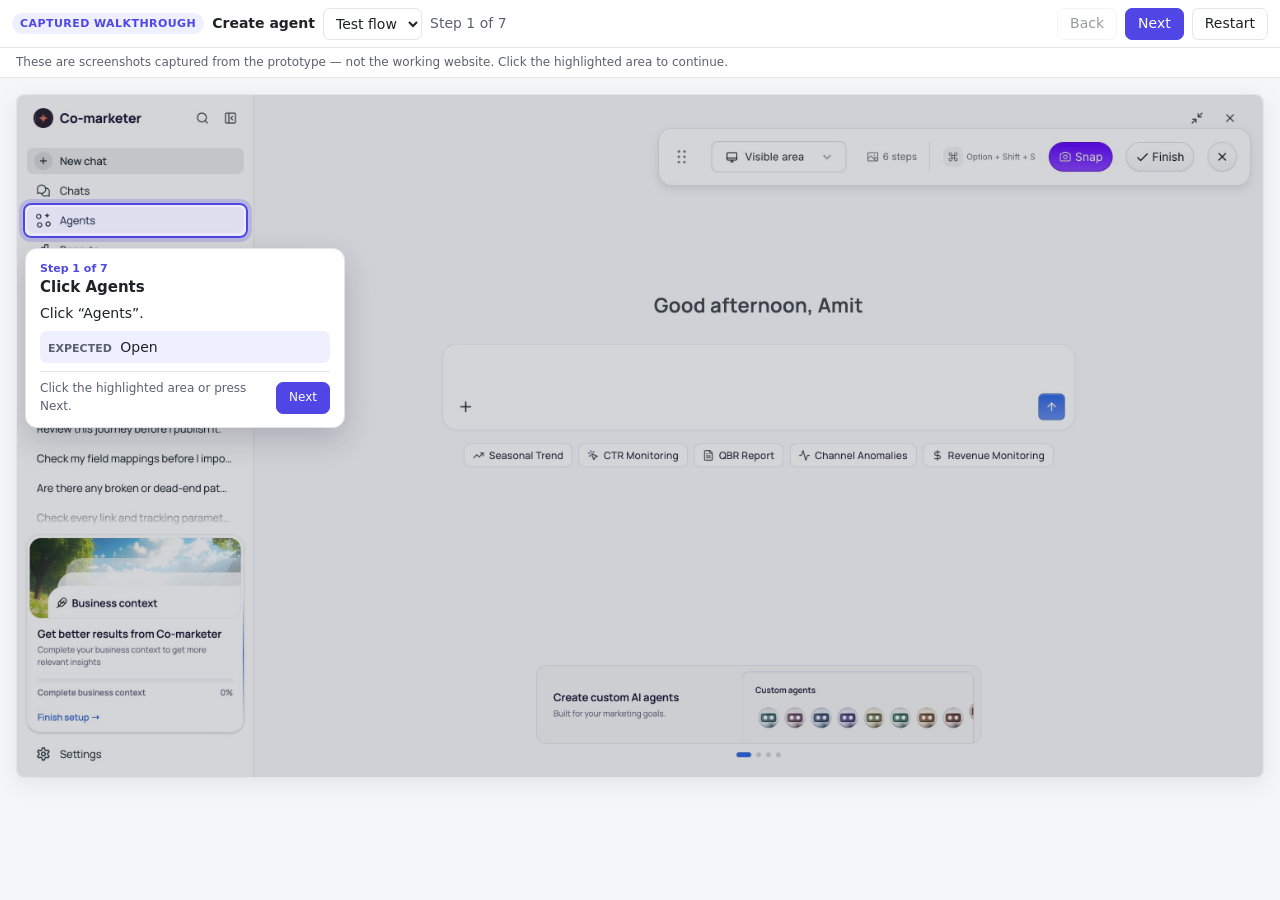
==== index.html @ 52a1e8f2 "Publish Test flow captured walkthrough demo" ====
<!doctype html>
<html lang="en">
<head>
  <meta charset="utf-8" />
  <meta name="viewport" content="width=device-width, initial-scale=1" />
  <title>Captured walkthrough</title>
  <link rel="stylesheet" href="viewer.css" />
</head>
<body style="margin:0;background:#f5f6f8">
  <div id="root"></div>
  <!-- Present in static exports; absent when the viewer is used to open a package file. -->
  <script src="walkthrough-data.js"></script>
  <script src="viewer.js"></script>
</body>
</html>
---- viewer.css ----
.cw{--ink:#1f2328;--muted:#5b616e;--line:#e3e5ea;--bg:#fff;--soft:#f5f6f8;--accent:#4f46e5;--accent-soft:#eef0ff;color:var(--ink);background:var(--soft);flex-direction:column;min-height:100vh;font:14px/1.45 Inter,ui-sans-serif,system-ui,-apple-system,Segoe UI,sans-serif;display:flex}.cw *,.cw :before,.cw :after{box-sizing:border-box}.cw-sr{clip:rect(0 0 0 0);width:1px;height:1px;position:absolute;overflow:hidden}.cw-bar{z-index:5;background:var(--bg);border-bottom:1px solid var(--line);flex-wrap:nowrap;align-items:center;gap:8px;height:48px;padding:0 12px;display:flex;position:sticky;top:0}.cw-badge{letter-spacing:.04em;text-transform:uppercase;color:var(--accent);background:var(--accent-soft);border-radius:999px;flex:none;padding:3px 8px;font-size:11px;font-weight:700}.cw-project{white-space:nowrap;text-overflow:ellipsis;max-width:200px;font-weight:600;overflow:hidden}.cw-select{font:inherit;border:1px solid var(--line);background:var(--bg);height:32px;color:var(--ink);border-radius:7px;min-width:0;max-width:300px;padding:0 8px}.cw-progress{color:var(--muted);white-space:nowrap;font-variant-numeric:tabular-nums}.cw-spacer{flex:1}.cw-btn{font:inherit;border:1px solid var(--line);background:var(--bg);height:32px;color:var(--ink);cursor:pointer;white-space:nowrap;border-radius:7px;padding:0 12px;font-weight:500}.cw-btn:hover:not(:disabled){background:var(--soft)}.cw-btn:disabled{opacity:.45;cursor:default}.cw-primary{background:var(--accent);border-color:var(--accent);color:#fff}.cw-primary:hover:not(:disabled){background:#4338ca}.cw-btn:focus-visible,.cw-select:focus-visible,.cw-hotspot:focus-visible{outline:2px solid var(--accent);outline-offset:2px}.cw-notice{color:var(--muted);background:var(--bg);border-bottom:1px solid var(--line);margin:0;padding:6px 16px;font-size:12px}.cw-main{flex-direction:column;flex:1;align-items:center;gap:12px;padding:16px;display:flex}.cw-about{background:var(--bg);border:1px solid var(--line);border-radius:10px;width:100%;max-width:900px;padding:10px 14px}.cw-about p{margin:0 0 4px}.cw-stage-wrap{justify-content:center;width:100%;display:flex}.cw-stage{border:1px solid var(--line);background:#fff;border-radius:8px;position:relative;overflow:hidden;box-shadow:0 6px 24px #11182714}.cw-shot{object-fit:fill;-webkit-user-select:none;user-select:none;cursor:default;width:100%;height:100%;display:block}.cw-hotspot{border:2px solid var(--accent);cursor:pointer;background:#4f46e51a;border-radius:8px;padding:0;position:absolute;box-shadow:0 0 0 4px #4f46e538,0 0 0 9999px #1118272e}.cw-hotspot:hover{background:#4f46e52e}.cw-nudge{animation:.5s 2 cw-pulse}@keyframes cw-pulse{50%{box-shadow:0 0 0 10px #4f46e559,0 0 0 9999px #1118272e}}.cw-tip{background:var(--bg);border:1px solid var(--line);z-index:2;border-radius:12px;width:320px;max-width:calc(100% - 16px);padding:12px 14px;position:absolute;box-shadow:0 12px 32px #1118272e}.cw-tip-static{margin:0 auto;position:relative}.cw-tip h2{margin:0 0 4px;font-size:15px}.cw-tip p{margin:0 0 8px}.cw-count{color:var(--accent);font-size:11px;font-weight:600}.cw-expected{background:var(--accent-soft);border-radius:7px;padding:6px 8px}.cw-expected span{text-transform:uppercase;color:var(--muted);margin-right:4px;font-size:11px;font-weight:600}.cw-input-note{color:var(--muted);font-size:12px;font-style:italic}.cw-tip-foot{border-top:1px solid var(--line);color:var(--muted);justify-content:space-between;align-items:center;gap:8px;padding-top:8px;font-size:12px;display:flex}.cw-show{position:absolute;bottom:12px;right:12px}.cw-noshot{background:var(--bg);border:1px dashed var(--line);border-radius:10px;flex-direction:column;justify-content:center;align-items:center;gap:16px;width:100%;max-width:900px;min-height:320px;padding:24px;display:flex}.cw-muted{color:var(--muted)}.cw-empty,.cw-end{text-align:center;max-width:460px;margin-top:60px}.cw-end h2{margin:0 0 8px}.cw-actions{justify-content:center;gap:8px;margin-top:16px;display:flex}@media (width<=720px){.cw-bar{flex-wrap:wrap;height:auto;padding:8px 12px}.cw-project,.cw-spacer{display:none}}.sv-open{color:#1f2328;text-align:center;border:2px dashed #0000;border-radius:16px;max-width:520px;margin:12vh auto;padding:32px;font:15px/1.5 Inter,ui-sans-serif,system-ui,-apple-system,Segoe UI,sans-serif}.sv-drag{background:#eef0ff;border-color:#4f46e5}.sv-open h1{margin:12px 0 8px;font-size:22px}.sv-open p{color:#5b616e}.sv-badge{letter-spacing:.04em;text-transform:uppercase;color:#4f46e5;background:#eef0ff;border-radius:999px;padding:3px 8px;font-size:11px;font-weight:700}.sv-button{color:#fff;cursor:pointer;background:#4f46e5;border-radius:8px;margin-top:12px;padding:9px 18px;font-weight:600;display:inline-block}.sv-button:focus-within{outline-offset:2px;outline:2px solid #4f46e5}.sv-button input{opacity:0;width:1px;height:1px;position:absolute}.sv-error{color:#b42318;background:#fef3f2;border-radius:8px;padding:8px 12px}
/*$vite$:1*/
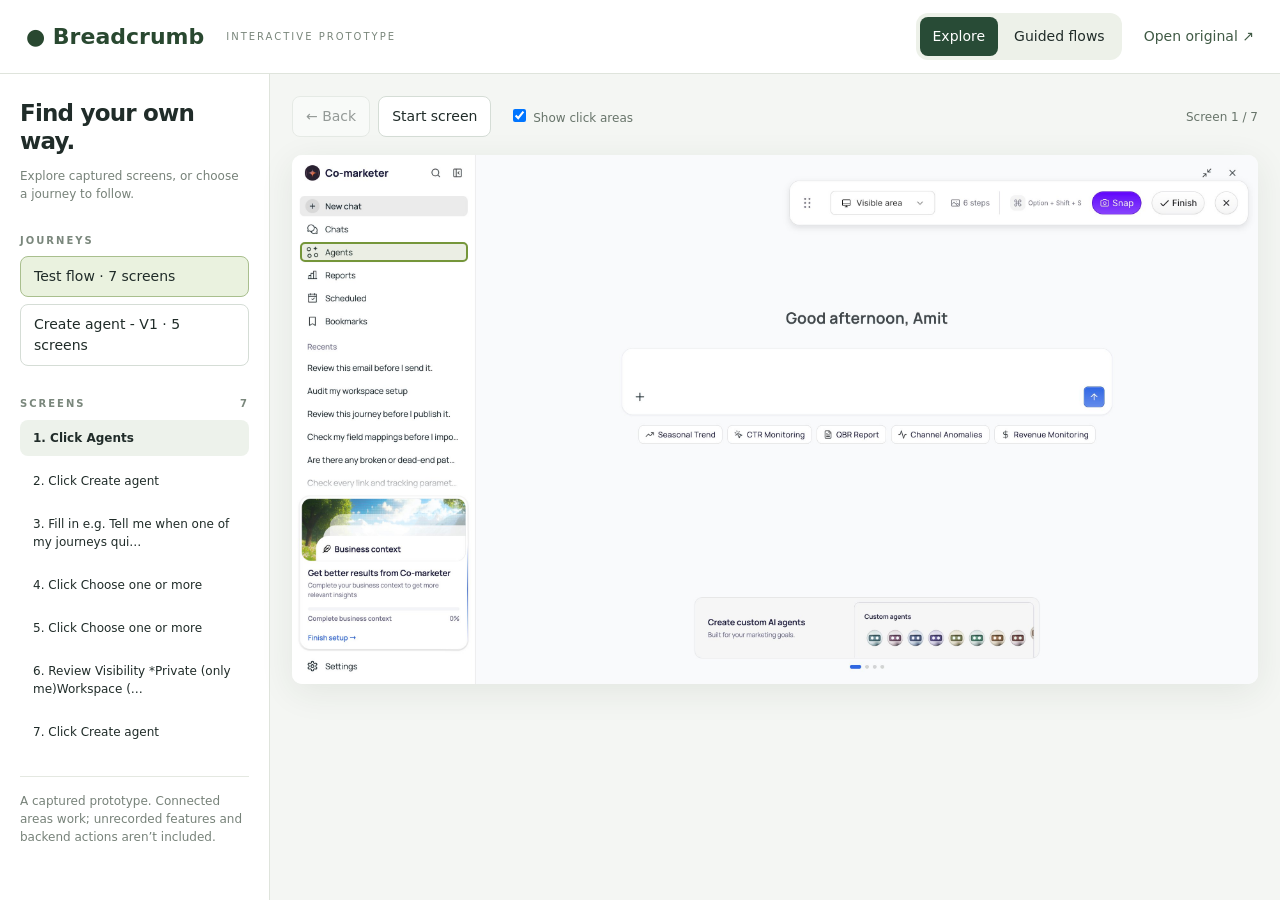
==== commit 9b1daaad: "Add explorable prototype with guided journeys and branching hotspots" ====
--- a/index.html
+++ b/index.html
@@ -1,15 +1 @@
-<!doctype html>
-<html lang="en">
-<head>
-  <meta charset="utf-8" />
-  <meta name="viewport" content="width=device-width, initial-scale=1" />
-  <title>Captured walkthrough</title>
-  <link rel="stylesheet" href="viewer.css" />
-</head>
-<body style="margin:0;background:#f5f6f8">
-  <div id="root"></div>
-  <!-- Present in static exports; absent when the viewer is used to open a package file. -->
-  <script src="walkthrough-data.js"></script>
-  <script src="viewer.js"></script>
-</body>
-</html>
+<!doctype html><html lang="en"><head><meta charset="utf-8"><meta name="viewport" content="width=device-width,initial-scale=1"><title>Breadcrumb · Explore the prototype</title><link rel="stylesheet" href="prototype.css"></head><body><header><a class="brand" href="#">● Breadcrumb</a><span class="tag">INTERACTIVE PROTOTYPE</span><div class="modes"><button id="explore">Explore</button><button id="guided">Guided flows</button></div><a id="original" target="_blank" rel="noopener">Open original ↗</a></header><div class="layout"><aside><h1>Find your own way.</h1><p class="muted">Explore captured screens, or choose a journey to follow.</p><h2>JOURNEYS</h2><div id="flows"></div><h2>SCREENS <span id="count"></span></h2><nav id="screens" aria-label="Captured screens"></nav><p class="foot">A captured prototype. Connected areas work; unrecorded features and backend actions aren’t included.</p></aside><main><div class="tools"><button id="back">← Back</button><button id="home">Start screen</button><label><input id="hints" type="checkbox" checked> Show click areas</label><span id="position"></span></div><div id="canvas"><div id="stage"></div></div><section id="guide" aria-live="polite"></section><p id="notice" role="status"></p></main></div><script src="prototype.js"></script></body></html>
--- a/prototype.css
+++ b/prototype.css
@@ -0,0 +1,2 @@
+*{box-sizing:border-box}body{margin:0;font:14px/1.5 system-ui,sans-serif;color:#202c29;background:#f4f6f3}button,a,input{font:inherit}button,a{touch-action:manipulation}button{cursor:pointer;border:1px solid #d5ddd6;background:white;border-radius:8px;padding:9px 13px;color:inherit}button:hover{background:#eef5ec}button:focus-visible,a:focus-visible{outline:3px solid #76974b;outline-offset:3px}button:disabled{opacity:.45;cursor:default}header{height:74px;background:#fff;border-bottom:1px solid #dfe4dc;display:flex;gap:22px;align-items:center;padding:0 26px}.brand{font-size:22px;font-weight:750;text-decoration:none;color:#294830}.tag{font-size:10px;letter-spacing:2px;color:#7a877c}.modes{display:flex;margin-left:auto;gap:3px;background:#edf1e9;padding:4px;border-radius:12px}.modes button{border:0;background:none}.modes button.active{background:#284b36;color:#fff}#original{color:#405a45;text-decoration:none}.layout{display:grid;grid-template-columns:270px minmax(0,1fr);min-height:calc(100vh - 74px)}aside{background:#fff;padding:26px 20px;border-right:1px solid #dfe4dc}h1{font-size:23px;line-height:1.2;letter-spacing:-.8px;margin:0 0 12px}h2{font-size:10px;letter-spacing:2px;color:#7a877c;margin-top:30px}.muted,.foot{color:#778279;font-size:12px}.foot{border-top:1px solid #e4e8e1;margin-top:26px;padding-top:15px}#flows button,#screens button{display:block;width:100%;text-align:left;margin:7px 0}#flows button.active{background:#eaf2df;border-color:#a9bf8e}#screens button{border:0;background:none;font-size:12px}#screens button.active{background:#edf2eb;font-weight:650}#count{float:right}main{padding:22px;min-width:0}.tools{display:flex;gap:8px;align-items:center;margin-bottom:18px}.tools label{margin-left:10px;font-size:12px;color:#67746a}#position{margin-left:auto;color:#67746a;font-size:12px}#canvas{min-height:180px;display:flex;justify-content:center}#stage{position:relative;width:100%;height:fit-content;border-radius:10px;overflow:hidden;box-shadow:0 8px 35px #213a2815;background:white}#stage img{width:100%;display:block}.hotspot{position:absolute;padding:0;border:2px solid transparent;background:transparent;border-radius:5px}.show .hotspot{border-color:#75963a;background:#a6cb4c12}.hotspot:hover{background:#a6cb4c35;border-color:#75963a}#guide{margin-top:18px;background:#fff;border:1px solid #d9e2d4;border-radius:12px;padding:20px;display:flex;align-items:center;gap:20px}#guide div{flex:1}#guide h3{margin:3px 0;font-size:18px}#guide p{margin:0;color:#66756a}#guide small{font-size:10px;color:#60813d;letter-spacing:1px}#guide button{background:#284b36;color:white}#guide:empty{display:none}#notice{color:#6b775f;font-size:12px;min-height:20px}.draft{position:absolute;resize:none;border:2px solid #799748;border-radius:6px;background:#fff;font:14px system-ui;padding:10px}@media(max-width:850px){header{padding:12px;height:auto;flex-wrap:wrap;gap:10px}.tag{display:none}.layout{grid-template-columns:1fr}aside{border-right:0;padding:16px}aside h1,aside>.muted,.foot{display:none}#flows{display:flex;gap:8px}#screens{display:flex;overflow:auto}#screens button{min-width:150px}h2{margin:10px 0}main{padding:12px}.tools{flex-wrap:wrap}#guide{align-items:flex-start}}
+aside{min-width:0}#flows button{min-width:0}#guide{min-width:0}#guide div{min-width:0;overflow-wrap:anywhere}@media(max-width:850px){.layout{grid-template-columns:minmax(0,1fr)}#flows{flex-wrap:wrap}#flows button{width:auto;flex:1}.modes{margin-left:0}#original{margin-left:auto}.tools label{margin-left:0}}
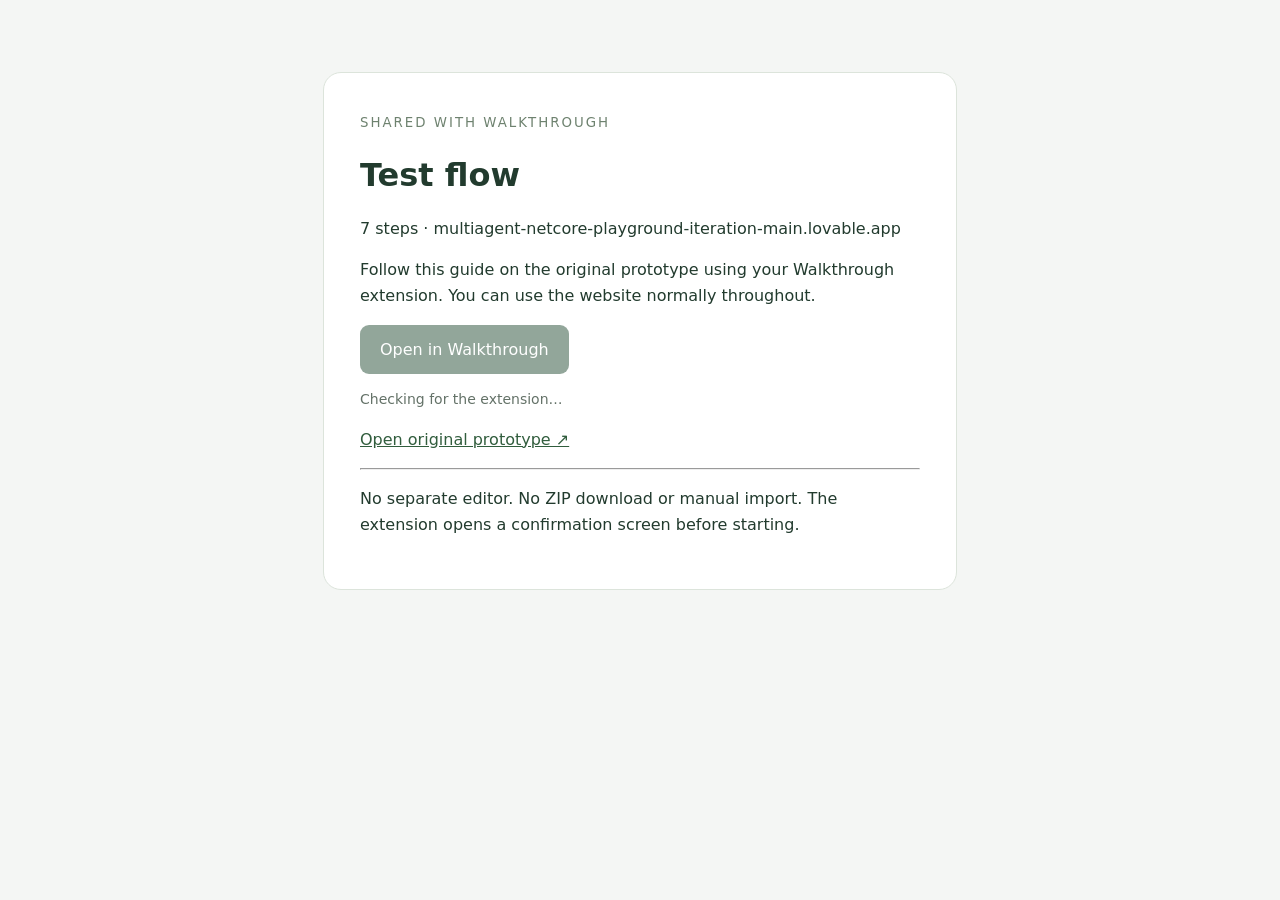
==== commit 282e054c: "Share live Test flow through the existing Walkthrough extension" ====
--- a/index.html
+++ b/index.html
@@ -1 +1 @@
-<!doctype html><html lang="en"><head><meta charset="utf-8"><meta name="viewport" content="width=device-width,initial-scale=1"><title>Breadcrumb · Explore the prototype</title><link rel="stylesheet" href="prototype.css"></head><body><header><a class="brand" href="#">● Breadcrumb</a><span class="tag">INTERACTIVE PROTOTYPE</span><div class="modes"><button id="explore">Explore</button><button id="guided">Guided flows</button></div><a id="original" target="_blank" rel="noopener">Open original ↗</a></header><div class="layout"><aside><h1>Find your own way.</h1><p class="muted">Explore captured screens, or choose a journey to follow.</p><h2>JOURNEYS</h2><div id="flows"></div><h2>SCREENS <span id="count"></span></h2><nav id="screens" aria-label="Captured screens"></nav><p class="foot">A captured prototype. Connected areas work; unrecorded features and backend actions aren’t included.</p></aside><main><div class="tools"><button id="back">← Back</button><button id="home">Start screen</button><label><input id="hints" type="checkbox" checked> Show click areas</label><span id="position"></span></div><div id="canvas"><div id="stage"></div></div><section id="guide" aria-live="polite"></section><p id="notice" role="status"></p></main></div><script src="prototype.js"></script></body></html>
+<!doctype html><html lang="en"><head><meta charset="utf-8"><meta name="viewport" content="width=device-width,initial-scale=1"><meta http-equiv="refresh" content="0;url=shared/"><title>Shared Walkthrough</title></head><body><a href="shared/">Open the shared Test flow in Walkthrough</a></body></html>
